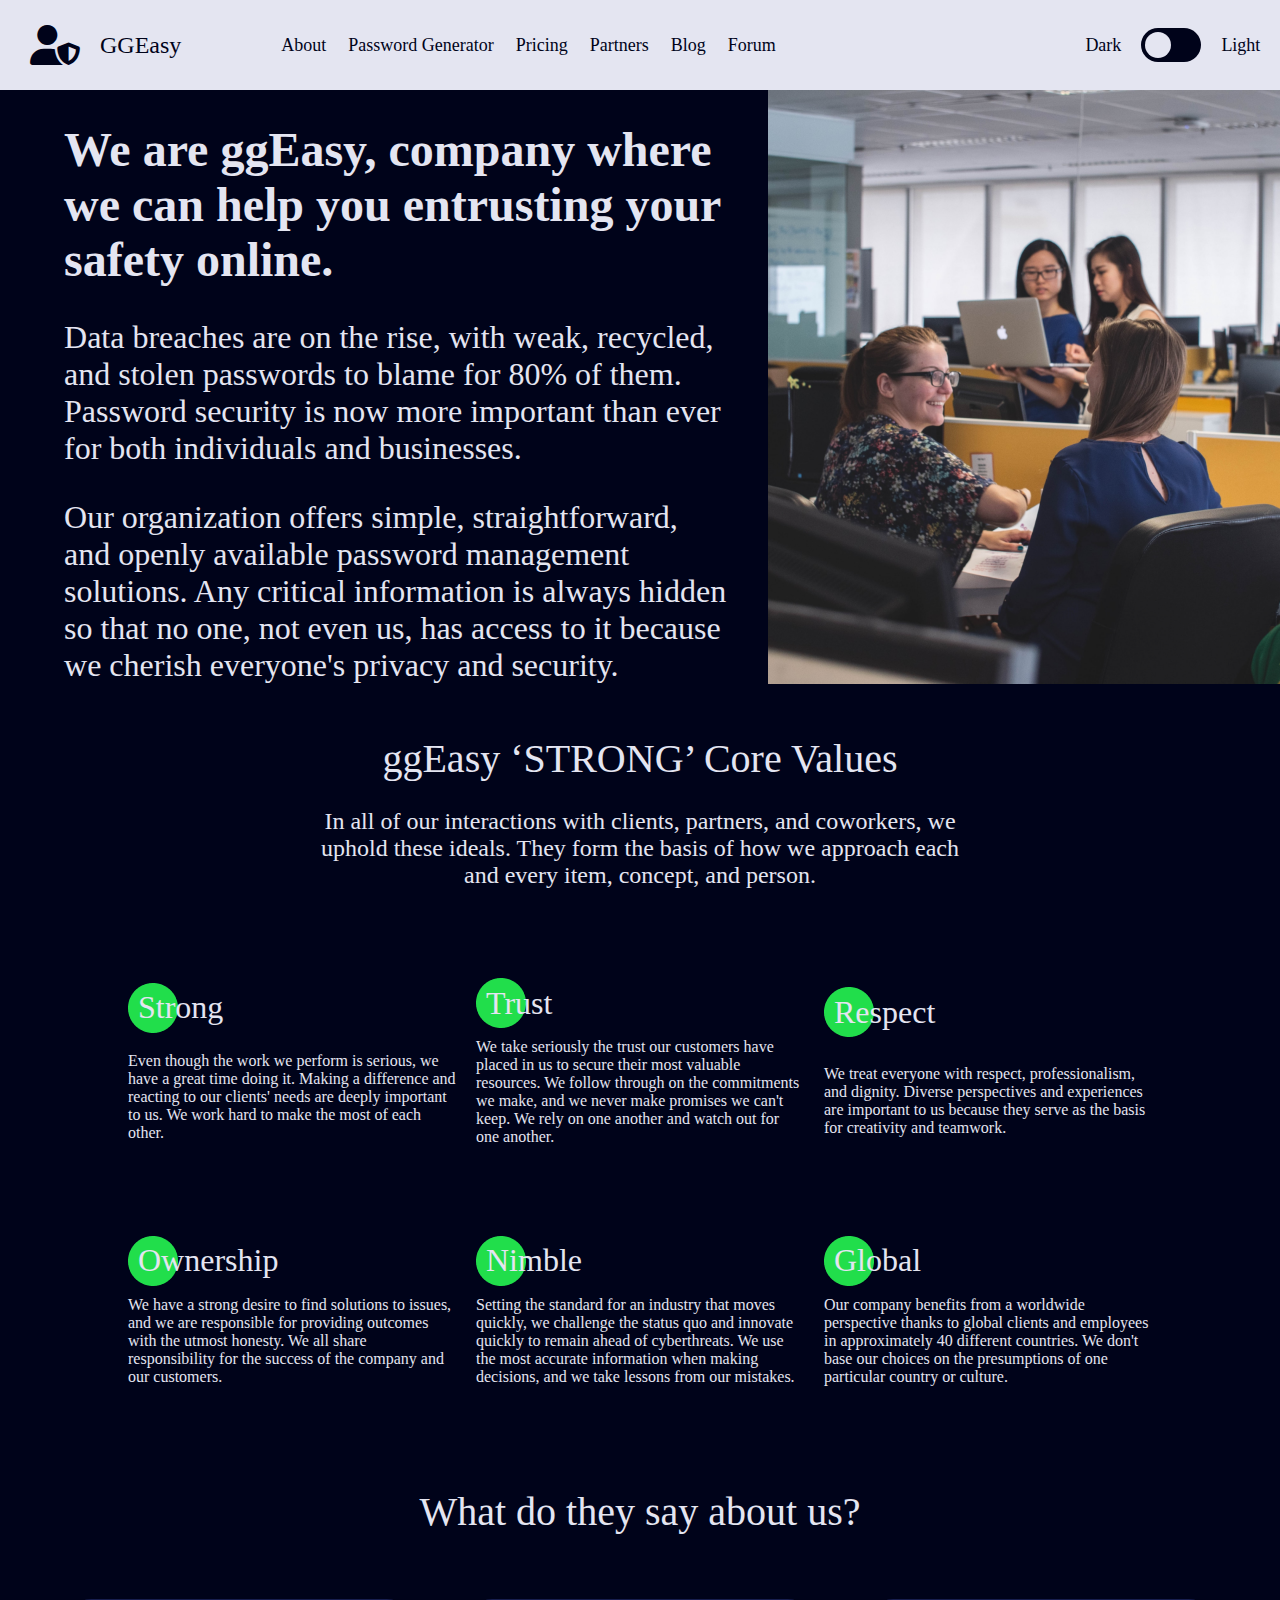
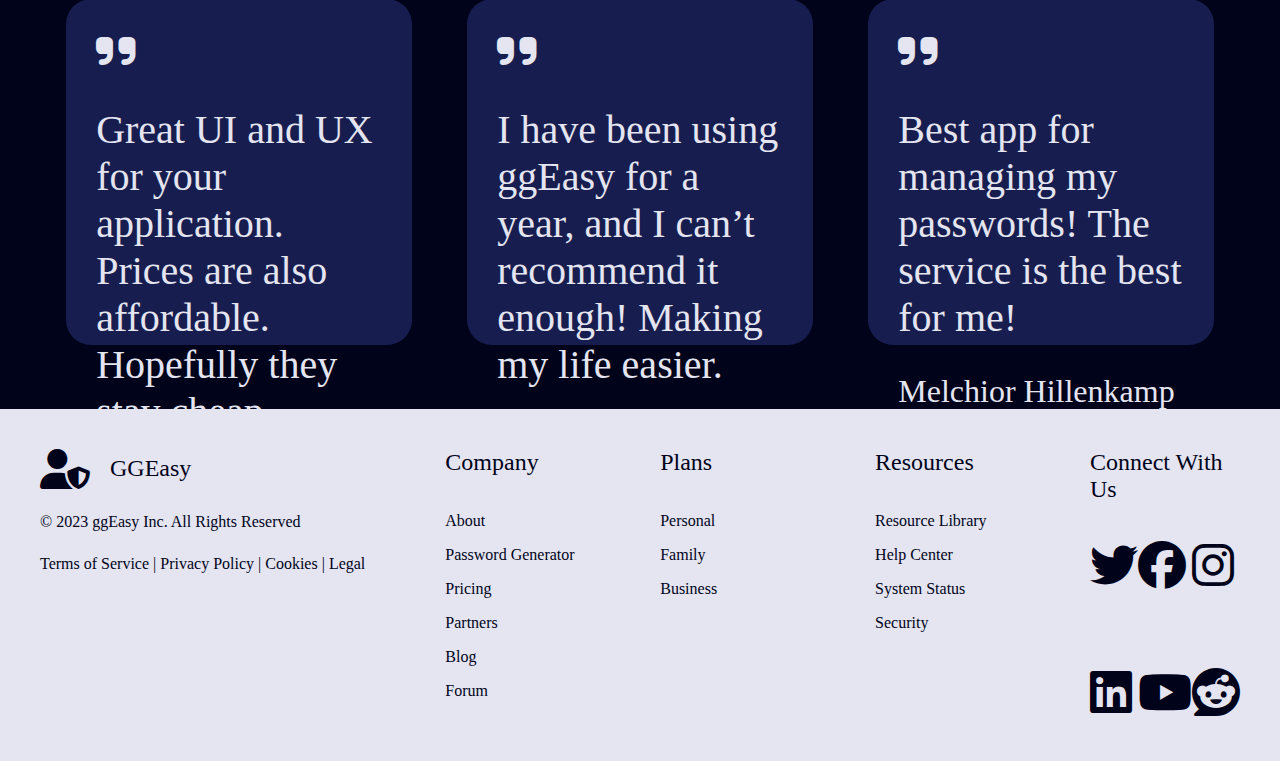
==== about/index.html @ b553e038 "Finished About Page" ====
<!DOCTYPE html>
<html>
	<head>
		<meta charset="utf-8" />
		<meta http-equiv="X-UA-Compatible" content="IE=edge" />
		<title></title>
		<meta name="description" content="" />
		<meta name="viewport" content="width=device-width, initial-scale=1" />
		<link
			rel="stylesheet"
			href="https://cdnjs.cloudflare.com/ajax/libs/font-awesome/6.2.0/css/all.css"
		/>
		<link rel="stylesheet" href="../style/header.css" />
		<link rel="stylesheet" href="index.css" />
		<link rel="stylesheet" href="../style/footer.css" />
	</head>
	<body class="bg-dark">
		<header class="flex-container bg-light navbar-container">
			<div class="logo grid-container">
				<i class="fa-solid fa-user-shield col-dark text-25-em"></i>
				<span class="text-15-em col-dark">GGEasy</span>
			</div>
			<nav class="navbar grid-container">
				<span class="col-dark text-1125-em">About</span>
				<span class="col-dark text-1125-em">Password Generator</span>
				<span class="col-dark text-1125-em">Pricing</span>
				<span class="col-dark text-1125-em">Partners</span>
				<span class="col-dark text-1125-em">Blog</span>
				<span class="col-dark text-1125-em">Forum</span>
			</nav>
			<div class="switch-container grid-container">
				<span class="text-1125-em middle col-dark">Dark</span>
				<label class="switch">
					<input type="checkbox" id="toggle" onclick="myFunction()" />
					<span class="slider round"></span>
				</label>
				<span class="text-1125-em middle col-dark">Light</span>
			</div>
		</header>
		<section>
			<div class="hero-container flex-container col-light">
				<div class="hero-text grid-container">
					<h1 class="text-3-em">
						We are ggEasy, company where we can help you entrusting your safety
						online.
					</h1>
					<p class="text-2-em">
						Data breaches are on the rise, with weak, recycled, and stolen
						passwords to blame for 80% of them. Password security is now more
						important than ever for both individuals and businesses.
					</p>
					<p class="text-2-em">
						Our organization offers simple, straightforward, and openly
						available password management solutions. Any critical information is
						always hidden so that no one, not even us, has access to it because
						we cherish everyone's privacy and security.
					</p>
				</div>
				<img src="../assets/about-hero.png" class="hero-image" />
			</div>
			<div class="vision-container grid-container col-light">
				<div class="vision-title flex-container">
					<p class="text-25-em">ggEasy ‘STRONG’ Core Values</p>
					<p class="text-15-em">
						In all of our interactions with clients, partners, and coworkers, we
						uphold these ideals. They form the basis of how we approach each and
						every item, concept, and person.
					</p>
				</div>
				<div class="vision-text grid-container">
					<img src="../assets/green-circle.png" class="circle" />
					<p class="text-2-em vision-text-1">Strong</p>
					<p class="vision-text-2">
						Even though the work we perform is serious, we have a great time
						doing it. Making a difference and reacting to our clients' needs are
						deeply important to us. We work hard to make the most of each other.
					</p>
				</div>
				<div class="vision-text grid-container">
					<img src="../assets/green-circle.png" class="circle" />
					<p class="text-2-em vision-text-1">Trust</p>
					<p class="vision-text-2">
						We take seriously the trust our customers have placed in us to
						secure their most valuable resources. We follow through on the
						commitments we make, and we never make promises we can't keep. We
						rely on one another and watch out for one another.
					</p>
				</div>
				<div class="vision-text grid-container">
					<img src="../assets/green-circle.png" class="circle" />
					<p class="text-2-em vision-text-1">Respect</p>
					<p class="vision-text-2">
						We treat everyone with respect, professionalism, and dignity.
						Diverse perspectives and experiences are important to us because
						they serve as the basis for creativity and teamwork.
					</p>
				</div>
				<div class="vision-text grid-container">
					<img src="../assets/green-circle.png" class="circle" />
					<p class="text-2-em vision-text-1">Ownership</p>
					<p class="vision-text-2">
						We have a strong desire to find solutions to issues, and we are
						responsible for providing outcomes with the utmost honesty. We all
						share responsibility for the success of the company and our
						customers.
					</p>
				</div>
				<div class="vision-text grid-container">
					<img src="../assets/green-circle.png" class="circle" />
					<p class="text-2-em vision-text-1">Nimble</p>
					<p class="vision-text-2">
						Setting the standard for an industry that moves quickly, we
						challenge the status quo and innovate quickly to remain ahead of
						cyberthreats. We use the most accurate information when making
						decisions, and we take lessons from our mistakes.
					</p>
				</div>
				<div class="vision-text grid-container">
					<img src="../assets/green-circle.png" class="circle" />
					<p class="text-2-em vision-text-1">Global</p>
					<p class="vision-text-2">
						Our company benefits from a worldwide perspective thanks to global
						clients and employees in approximately 40 different countries. We
						don't base our choices on the presumptions of one particular country
						or culture.
					</p>
				</div>
			</div>
			<div class="comment-container col-light grid-container">
				<p class="text-25-em comment-title">What do they say about us?</p>
				<div class="testi-container">
					<div class="testi-content grid-container">
						<i class="fa-sharp fa-solid fa-quote-right"></i>
						<p class="testi-comment text-25-em">
							Great UI and UX for your application. Prices are also affordable.
							Hopefully they stay cheap forever!
						</p>
						<div class="testi-name grid-container">
							<p class="text-2-em name">Windah Barsudara</p>
							<i class="fa-sharp fa-solid fa-star text-2-em"></i>
							<i class="fa-sharp fa-solid fa-star text-2-em"></i>
							<i class="fa-sharp fa-solid fa-star text-2-em"></i>
							<i class="fa-sharp fa-solid fa-star text-2-em"></i>
							<i class="fa-sharp fa-solid fa-star text-2-em"></i>
						</div>
					</div>
				</div>
				<div class="testi-container">
					<div class="testi-content grid-container">
						<i class="fa-sharp fa-solid fa-quote-right"></i>
						<p class="testi-comment text-25-em">
							I have been using ggEasy for a year, and I can’t recommend it
							enough! Making my life easier.
						</p>
						<div class="testi-name grid-container">
							<p class="text-2-em name">Chloe G. Moretz</p>
							<i class="fa-sharp fa-solid fa-star text-2-em"></i>
							<i class="fa-sharp fa-solid fa-star text-2-em"></i>
							<i class="fa-sharp fa-solid fa-star text-2-em"></i>
							<i class="fa-sharp fa-solid fa-star text-2-em"></i>
							<i class="fa-sharp fa-solid fa-star text-2-em"></i>
						</div>
					</div>
				</div>
				<div class="testi-container">
					<div class="testi-content grid-container">
						<i class="fa-sharp fa-solid fa-quote-right"></i>
						<p class="testi-comment text-25-em">
							Best app for managing my passwords! The service is the best for
							me!
						</p>
						<div class="testi-name grid-container">
							<p class="text-2-em name">Melchior Hillenkamp</p>
							<i class="fa-sharp fa-solid fa-star text-2-em"></i>
							<i class="fa-sharp fa-solid fa-star text-2-em"></i>
							<i class="fa-sharp fa-solid fa-star text-2-em"></i>
							<i class="fa-sharp fa-solid fa-star text-2-em"></i>
							<i class="fa-sharp fa-solid fa-star text-2-em"></i>
						</div>
					</div>
				</div>
			</div>
		</section>

		<footer class="bg-light col-dark">
			<div class="footer-content grid-container">
				<div class="grid-container footer-1">
					<div class="logo grid-container">
						<i class="fa-solid fa-user-shield col-dark text-25-em"></i>
						<span class="text-15-em col-dark">GGEasy</span>
					</div>
					<span class="copyright"
						>&copy; 2023 ggEasy Inc. All Rights Reserved</span
					>
					<span class="terms-text">
						Terms of Service | Privacy Policy | Cookies | Legal
					</span>
				</div>
				<div class="footer-2 grid-container">
					<p class="text-15-em">Company</p>
					<a href="#" class="col-dark">About</a>
					<a href="#" class="col-dark">Password Generator</a>
					<a href="#" class="col-dark">Pricing</a>
					<a href="#" class="col-dark">Partners</a>
					<a href="#" class="col-dark">Blog</a>
					<a href="#" class="col-dark">Forum</a>
				</div>
				<div class="footer-2 grid-container">
					<p class="text-15-em">Plans</p>
					<a href="#" class="col-dark">Personal</a>
					<a href="#" class="col-dark">Family</a>
					<a href="#" class="col-dark">Business</a>
				</div>
				<div class="footer-2 grid-container">
					<p class="text-15-em">Resources</p>
					<a href="#" class="col-dark">Resource Library</a>
					<a href="#" class="col-dark">Help Center</a>
					<a href="#" class="col-dark">System Status</a>
					<a href="#" class="col-dark">Security</a>
				</div>
				<div class="footer-2 grid-container">
					<p class="text-15-em">Connect With Us</p>
					<div class="connect-logo grid-container text-3-em">
						<a href="#"><i class="fa-brands fa-twitter col-dark"></i></a>
						<a href="#"><i class="fa-brands fa-facebook col-dark"></i></a>
						<a href="#"><i class="fa-brands fa-instagram col-dark"></i></a>
						<a href="#"><i class="fa-brands fa-linkedin col-dark"></i></a>
						<a href="#"><i class="fa-brands fa-youtube col-dark"></i></a>
						<a href="#"><i class="fa-brands fa-reddit col-dark"></i></a>
					</div>
				</div>
			</div>
		</footer>
		<script src="index.js" async defer></script>
	</body>
</html>
---- style/header.css ----
body {
	overflow-x: hidden;
}

header {
	position: fixed;
	top: 0;
	z-index: 2;
}

header .logo {
	padding-left: 30px;
}

.navbar-container {
	height: 90px;
}

.navbar {
	grid-template-columns: repeat(6, max-content);
	gap: 22px;
	vertical-align: middle;
	align-items: center;
	margin-left: 6.25em;
}

.middle {
	padding: 1%;
	vertical-align: middle;
}
.switch-container {
	text-align: right;
	grid-template-columns: repeat(3, 1fr);
	text-align: center;
	width: min-content;
	align-items: center;
	gap: 20px;
	padding-right: 20px;
}
.switch {
	position: relative;
	display: inline-block;
	width: 60px;
	height: 34px;
	margin: 5px 0;
	vertical-align: middle;
}

.switch input {
	opacity: 0;
	width: 0;
	height: 0;
}

.slider {
	position: absolute;
	cursor: pointer;
	top: 0;
	left: 0;
	right: 0;
	bottom: 0;
	background-color: #00031a;
	-webkit-transition: 0.4s;
	transition: 0.4s;
}

.slider:before {
	position: absolute;
	content: "";
	height: 26px;
	width: 26px;
	left: 4px;
	bottom: 4px;
	background-color: #e4e5f1;
	-webkit-transition: 0.4s;
	transition: 0.4s;
}

input:checked + .slider {
	background-color: #e4e5f1;
}

input:focus + .slider {
	box-shadow: 0 0 1px #2196f3;
}

input:checked + .slider:before {
	-webkit-transform: translateX(26px);
	-ms-transform: translateX(26px);
	transform: translateX(26px);
	background-color: #00031a;
}

/* Rounded sliders */
.slider.round {
	border-radius: 34px;
}

.slider.round:before {
	border-radius: 50%;
}
.logo {
	width: max-content;
	grid-template-columns: repeat(2, auto);
	gap: 20px;
	align-items: center;
}
.text-25-em {
	font-size: 2.5em;
}
.text-1125-em {
	font-size: 1.125em;
}
.text-3-em {
	font-size: 3em;
}
.text-2-em {
	font-size: 2em;
}
.text-15-em {
	font-size: 1.5em;
}
---- about/index.css ----
* {
	width: 100%;
	margin: 0;
	transition-duration: 0.4s;
}

.grid-container {
	display: grid;
}

.flex-container {
	display: flex;
}

section {
	margin-top: 90px;
}

.hero-container {
	margin-left: 2vw;
	gap: 3vw;
	flex-direction: row;
	justify-content: flex-end;
}

.hero-text {
	grid-template-rows: repeat(3, auto);
	gap: 2.5vw;
	height: max-content;
	margin-top: 2.5vw;
	width: 52vw;
}

.hero-image {
	right: 0;
	width: 42vw;
	height: auto;
}
.vision-container {
	margin: 4vw 10vw 0 10vw;
	width: auto;
	grid-template-columns: repeat(3, 1fr);
	column-gap: 20px;
	row-gap: 7vw;
}
.vision-title {
	text-align: center;
	width: 50vw;
	margin-left: auto;
	margin-right: auto;
	flex-direction: column;
	gap: 2vw;
	grid-column: 1/3 span;
}
.circle {
	width: 50px;
	height: auto;
	z-index: -1;
	grid-row: 1;
	grid-column: 1;
}
.vision-text {
	gap: 10px;
	grid-template-columns: repeat(2, auto);
	align-items: center;
}
.vision-text-1 {
	margin-left: 10px;
	margin-top: auto;
	margin-bottom: auto;
	grid-row: 1;
	grid-column: 1;
}
.vision-text-2 {
	grid-row: 2;
	grid-column: 1/2 span;
}

.comment-container {
	margin: 8vw 5vw 0 5vw;
	width: auto;
	grid-template-columns: repeat(3, 1fr);
	grid-template-rows: auto 27vw;
	column-gap: 4vw;
	row-gap: 5vw;
	justify-items: center;
}

.comment-title {
	grid-column: 1/3 span;
	width: max-content;
}

.testi-container {
	width: 27vw;
	height: 27vw;
	background-color: #171e4f;
	border-radius: 25px;
}
.testi-content {
	margin: 30px;
	width: auto;
	grid-template-rows: repeat(3, max-content);
	gap: 2.5vw;
}

.fa-quote-right {
	font-size: 45px;
	width: max-content;
}

.testi-name {
	grid-template-columns: repeat(5, auto);
	gap: 20px;
	width: max-content;
}

.name {
	grid-column: 1/5 span;
	grid-row: 1;
}

a {
	text-decoration: none;
}
---- style/footer.css ----
footer {
	margin-top: 4em;
	bottom: 0;
}
.footer-1 {
	row-gap: 1.5em;
	height: max-content;
}
.footer-2 {
	gap: 1em;
	height: max-content;
}
.footer-content {
	padding: 2.5em;
	flex-direction: row;
	width: auto;
	grid-template-columns: repeat(5, 1fr);
	gap: 5em;
}
.terms-text {
	width: max-content;
}

.copyright {
	grid-column: 1/2 span;
}

.footer-2 p {
	padding-bottom: 20px;
}

.footer-2 a {
	width: max-content;
}

.connect-logo {
	grid-template-columns: repeat(3, 1fr);
	row-gap: 1.5em;
}
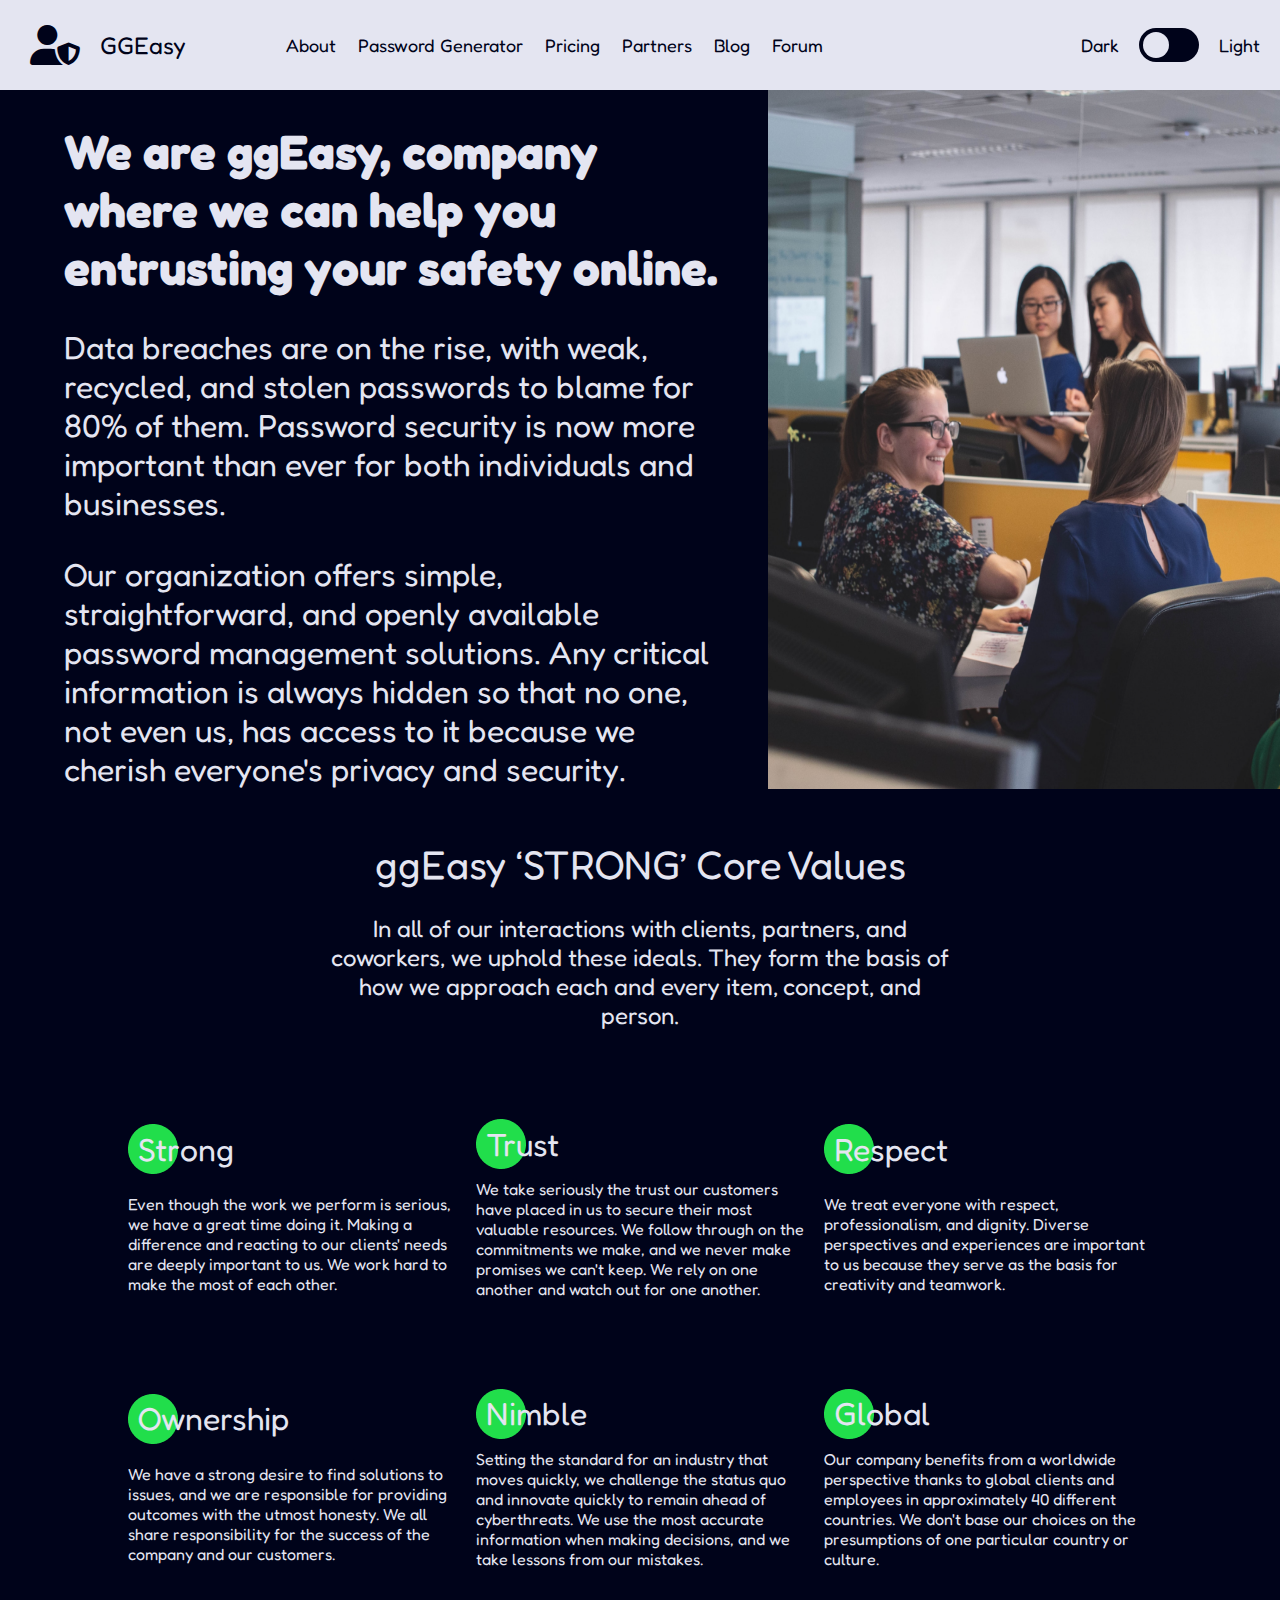
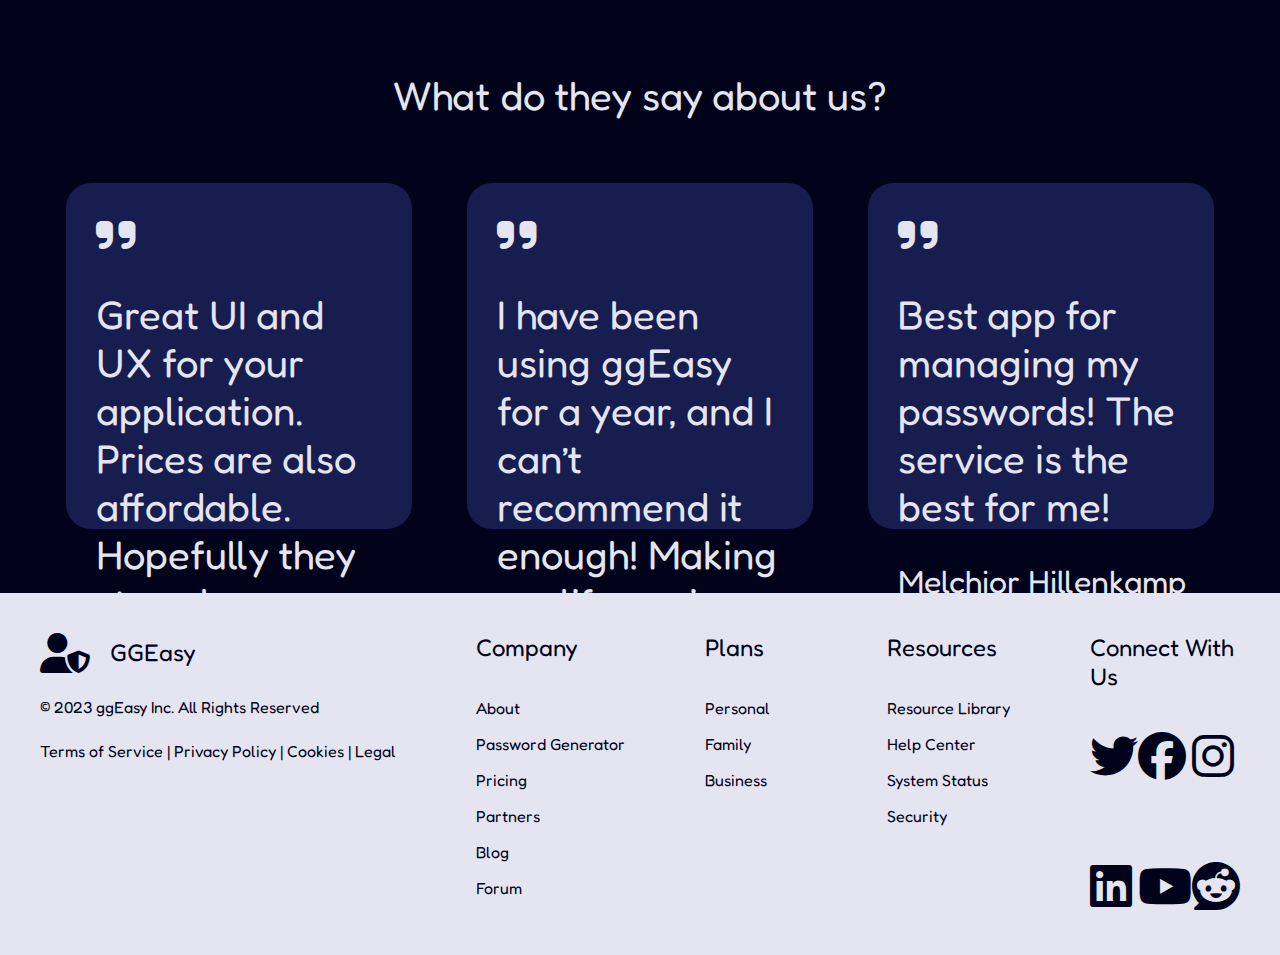
==== commit 05e48271: "Edit font family" ====
--- a/about/index.html
+++ b/about/index.html
@@ -3,9 +3,15 @@
 	<head>
 		<meta charset="utf-8" />
 		<meta http-equiv="X-UA-Compatible" content="IE=edge" />
-		<title></title>
+		<title>ggEasy-About</title>
 		<meta name="description" content="" />
 		<meta name="viewport" content="width=device-width, initial-scale=1" />
+		<link rel="preconnect" href="https://fonts.googleapis.com" />
+		<link rel="preconnect" href="https://fonts.gstatic.com" crossorigin />
+		<link
+			href="https://fonts.googleapis.com/css2?family=Fredoka&display=swap"
+			rel="stylesheet"
+		/>
 		<link
 			rel="stylesheet"
 			href="https://cdnjs.cloudflare.com/ajax/libs/font-awesome/6.2.0/css/all.css"
@@ -16,17 +22,19 @@
 	</head>
 	<body class="bg-dark">
 		<header class="flex-container bg-light navbar-container">
-			<div class="logo grid-container">
+			<a href="../index.html" class="logo grid-container">
 				<i class="fa-solid fa-user-shield col-dark text-25-em"></i>
 				<span class="text-15-em col-dark">GGEasy</span>
-			</div>
+			</a>
 			<nav class="navbar grid-container">
-				<span class="col-dark text-1125-em">About</span>
-				<span class="col-dark text-1125-em">Password Generator</span>
-				<span class="col-dark text-1125-em">Pricing</span>
-				<span class="col-dark text-1125-em">Partners</span>
-				<span class="col-dark text-1125-em">Blog</span>
-				<span class="col-dark text-1125-em">Forum</span>
+				<a href="/" class="col-dark text-1125-em">About</a>
+				<a href="../password-generator" class="col-dark text-1125-em"
+					>Password Generator</a
+				>
+				<a href="#" class="col-dark text-1125-em">Pricing</a>
+				<a href="#" class="col-dark text-1125-em">Partners</a>
+				<a href="#" class="col-dark text-1125-em">Blog</a>
+				<a href="#" class="col-dark text-1125-em">Forum</a>
 			</nav>
 			<div class="switch-container grid-container">
 				<span class="text-1125-em middle col-dark">Dark</span>
--- a/about/index.css
+++ b/about/index.css
@@ -2,6 +2,7 @@
 	width: 100%;
 	margin: 0;
 	transition-duration: 0.4s;
+	font-family: "Fredoka", sans-serif;
 }
 
 .grid-container {
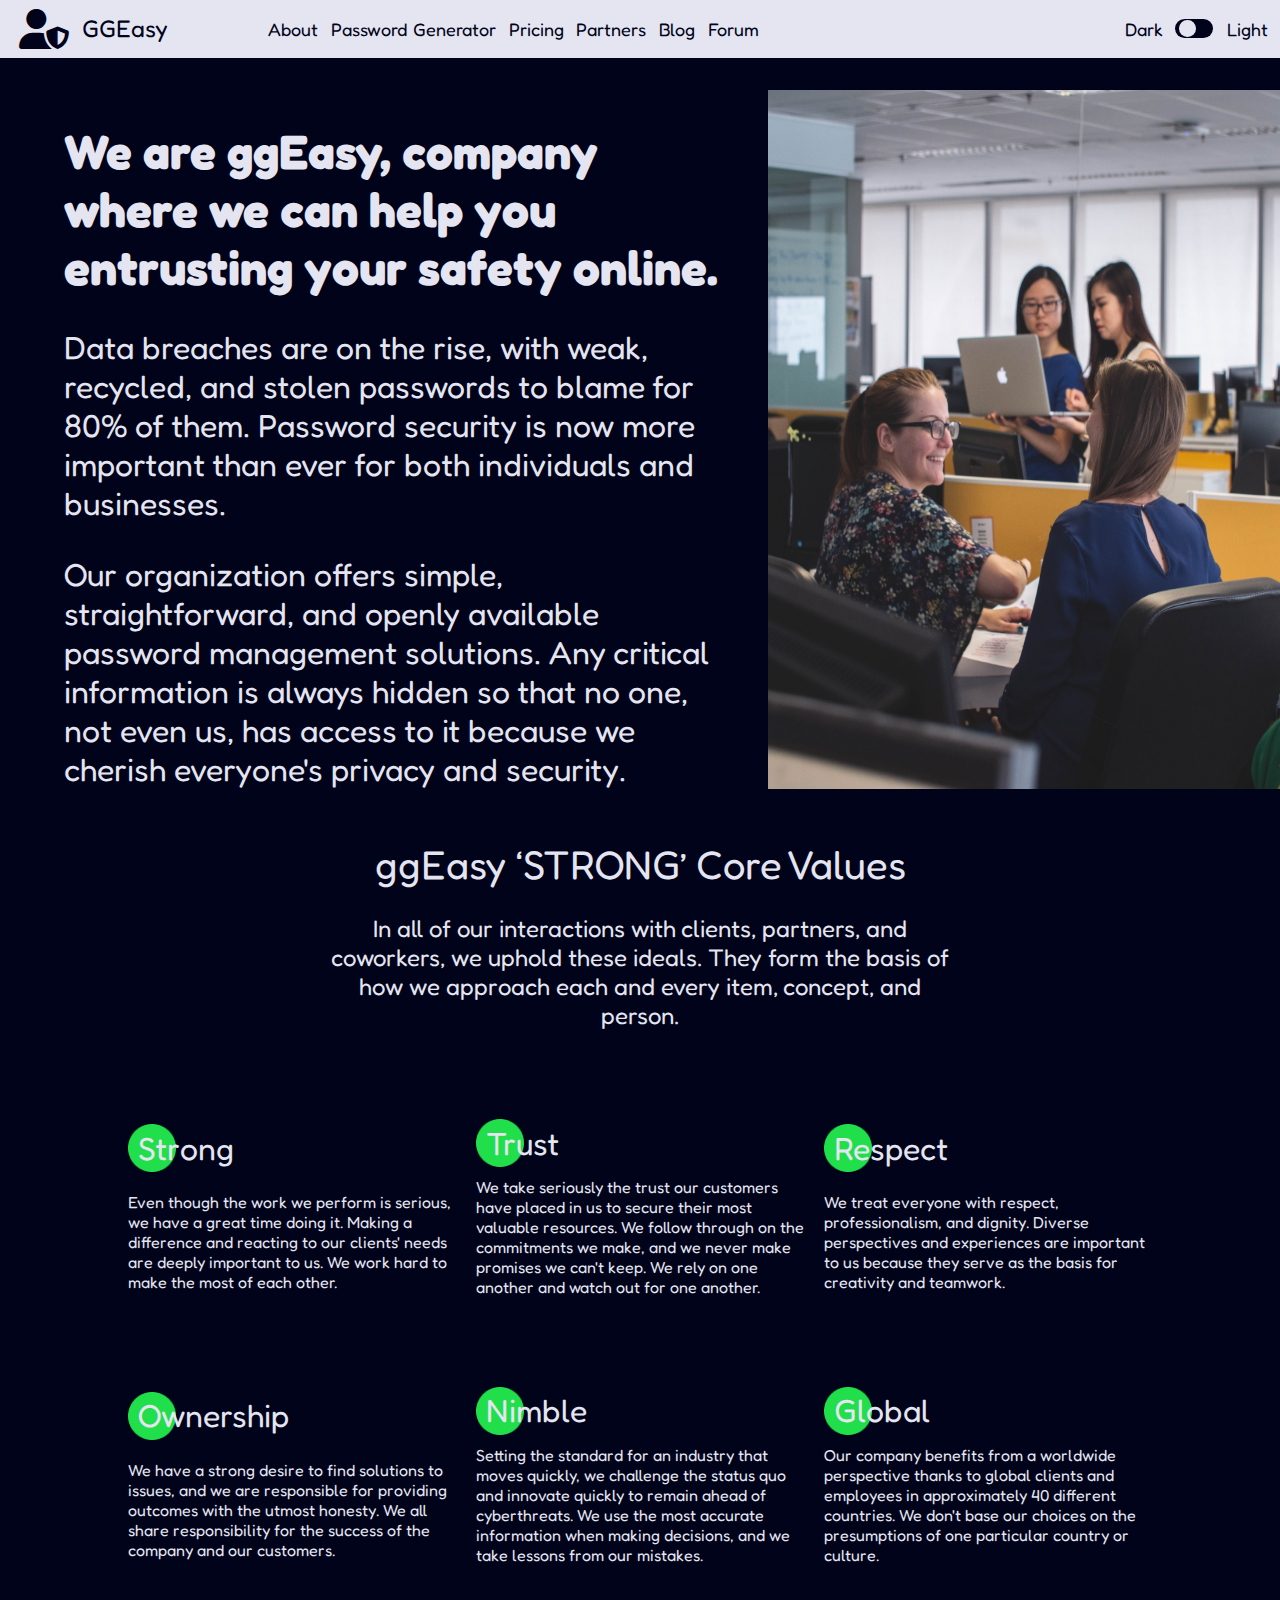
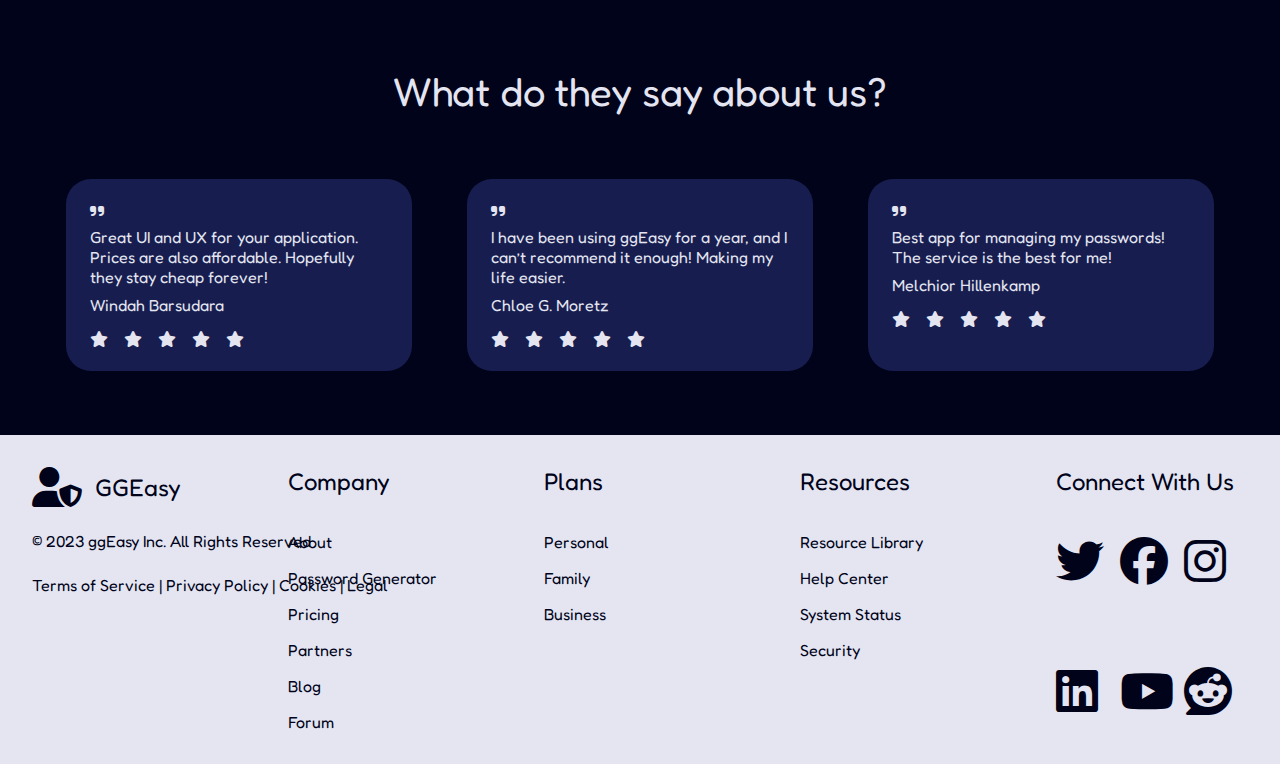
==== commit 184aba49: "Fix Bug (Not Finished)" ====
--- a/about/index.html
+++ b/about/index.html
@@ -19,6 +19,7 @@
 		<link rel="stylesheet" href="../style/header.css" />
 		<link rel="stylesheet" href="index.css" />
 		<link rel="stylesheet" href="../style/footer.css" />
+		<link rel="stylesheet" href="../style/responsive.css" />
 	</head>
 	<body class="bg-dark">
 		<header class="flex-container bg-light navbar-container">
@@ -139,51 +140,51 @@
 				<div class="testi-container">
 					<div class="testi-content grid-container">
 						<i class="fa-sharp fa-solid fa-quote-right"></i>
-						<p class="testi-comment text-25-em">
+						<p class="testi-comment">
 							Great UI and UX for your application. Prices are also affordable.
 							Hopefully they stay cheap forever!
 						</p>
 						<div class="testi-name grid-container">
-							<p class="text-2-em name">Windah Barsudara</p>
-							<i class="fa-sharp fa-solid fa-star text-2-em"></i>
-							<i class="fa-sharp fa-solid fa-star text-2-em"></i>
-							<i class="fa-sharp fa-solid fa-star text-2-em"></i>
-							<i class="fa-sharp fa-solid fa-star text-2-em"></i>
-							<i class="fa-sharp fa-solid fa-star text-2-em"></i>
+							<p class="name">Windah Barsudara</p>
+							<i class="fa-sharp fa-solid fa-star"></i>
+							<i class="fa-sharp fa-solid fa-star"></i>
+							<i class="fa-sharp fa-solid fa-star"></i>
+							<i class="fa-sharp fa-solid fa-star"></i>
+							<i class="fa-sharp fa-solid fa-star"></i>
 						</div>
 					</div>
 				</div>
 				<div class="testi-container">
 					<div class="testi-content grid-container">
 						<i class="fa-sharp fa-solid fa-quote-right"></i>
-						<p class="testi-comment text-25-em">
+						<p class="testi-comment">
 							I have been using ggEasy for a year, and I can’t recommend it
 							enough! Making my life easier.
 						</p>
 						<div class="testi-name grid-container">
-							<p class="text-2-em name">Chloe G. Moretz</p>
-							<i class="fa-sharp fa-solid fa-star text-2-em"></i>
-							<i class="fa-sharp fa-solid fa-star text-2-em"></i>
-							<i class="fa-sharp fa-solid fa-star text-2-em"></i>
-							<i class="fa-sharp fa-solid fa-star text-2-em"></i>
-							<i class="fa-sharp fa-solid fa-star text-2-em"></i>
+							<p class="text-1-em name">Chloe G. Moretz</p>
+							<i class="fa-sharp fa-solid fa-star"></i>
+							<i class="fa-sharp fa-solid fa-star"></i>
+							<i class="fa-sharp fa-solid fa-star"></i>
+							<i class="fa-sharp fa-solid fa-star"></i>
+							<i class="fa-sharp fa-solid fa-star"></i>
 						</div>
 					</div>
 				</div>
 				<div class="testi-container">
 					<div class="testi-content grid-container">
 						<i class="fa-sharp fa-solid fa-quote-right"></i>
-						<p class="testi-comment text-25-em">
+						<p class="testi-comment">
 							Best app for managing my passwords! The service is the best for
 							me!
 						</p>
 						<div class="testi-name grid-container">
-							<p class="text-2-em name">Melchior Hillenkamp</p>
-							<i class="fa-sharp fa-solid fa-star text-2-em"></i>
-							<i class="fa-sharp fa-solid fa-star text-2-em"></i>
-							<i class="fa-sharp fa-solid fa-star text-2-em"></i>
-							<i class="fa-sharp fa-solid fa-star text-2-em"></i>
-							<i class="fa-sharp fa-solid fa-star text-2-em"></i>
+							<p class="text-1-em name">Melchior Hillenkamp</p>
+							<i class="fa-sharp fa-solid fa-star"></i>
+							<i class="fa-sharp fa-solid fa-star"></i>
+							<i class="fa-sharp fa-solid fa-star"></i>
+							<i class="fa-sharp fa-solid fa-star"></i>
+							<i class="fa-sharp fa-solid fa-star"></i>
 						</div>
 					</div>
 				</div>
--- a/style/header.css
+++ b/style/header.css
@@ -9,16 +9,16 @@
 }
 
 header .logo {
-	padding-left: 30px;
+	padding-left: 1.5vw;
 }
 
 .navbar-container {
-	height: 90px;
+	height: 4.5vw;
 }
 
 .navbar {
 	grid-template-columns: repeat(6, max-content);
-	gap: 22px;
+	gap: 1vw;
 	vertical-align: middle;
 	align-items: center;
 	margin-left: 6.25em;
@@ -34,14 +34,14 @@
 	text-align: center;
 	width: min-content;
 	align-items: center;
-	gap: 20px;
-	padding-right: 20px;
+	gap: 1vw;
+	padding-right: 1vw;
 }
 .switch {
 	position: relative;
 	display: inline-block;
-	width: 60px;
-	height: 34px;
+	width: 3vw;
+	height: 1.5vw;
 	margin: 5px 0;
 	vertical-align: middle;
 }
@@ -67,8 +67,8 @@
 .slider:before {
 	position: absolute;
 	content: "";
-	height: 26px;
-	width: 26px;
+	height: 1.3vw;
+	width: 1.3vw;
 	left: 4px;
 	bottom: 4px;
 	background-color: #e4e5f1;
@@ -85,24 +85,27 @@
 }
 
 input:checked + .slider:before {
-	-webkit-transform: translateX(26px);
-	-ms-transform: translateX(26px);
-	transform: translateX(26px);
+	-webkit-transform: translateX(1.3vw);
+	-ms-transform: translateX(21.3vw);
+	transform: translateX(1.3vw);
 	background-color: #00031a;
 }
 
 /* Rounded sliders */
 .slider.round {
-	border-radius: 34px;
+	border-radius: 1.5vw;
 }
 
 .slider.round:before {
 	border-radius: 50%;
+	margin-top: auto;
+	margin-bottom: auto;
+	top: 3px;
 }
 .logo {
 	width: max-content;
 	grid-template-columns: repeat(2, auto);
-	gap: 20px;
+	gap: 1vw;
 	align-items: center;
 }
 .text-25-em {
--- a/about/index.css
+++ b/about/index.css
@@ -54,7 +54,7 @@
 	grid-column: 1/3 span;
 }
 .circle {
-	width: 50px;
+	width: 3em;
 	height: auto;
 	z-index: -1;
 	grid-row: 1;
@@ -81,7 +81,7 @@
 	margin: 8vw 5vw 0 5vw;
 	width: auto;
 	grid-template-columns: repeat(3, 1fr);
-	grid-template-rows: auto 27vw;
+	grid-template-rows: auto max-content;
 	column-gap: 4vw;
 	row-gap: 5vw;
 	justify-items: center;
@@ -94,25 +94,24 @@
 
 .testi-container {
 	width: 27vw;
-	height: 27vw;
 	background-color: #171e4f;
 	border-radius: 25px;
 }
 .testi-content {
-	margin: 30px;
+	margin: 1.5em;
 	width: auto;
 	grid-template-rows: repeat(3, max-content);
-	gap: 2.5vw;
+	gap: 0.5em;
 }
 
 .fa-quote-right {
-	font-size: 45px;
+	font-size: 1em;
 	width: max-content;
 }
 
 .testi-name {
 	grid-template-columns: repeat(5, auto);
-	gap: 20px;
+	gap: 1em;
 	width: max-content;
 }
 
--- a/style/footer.css
+++ b/style/footer.css
@@ -1,6 +1,7 @@
 footer {
 	margin-top: 4em;
 	bottom: 0;
+	width: auto;
 }
 .footer-1 {
 	row-gap: 1.5em;
@@ -11,11 +12,12 @@
 	height: max-content;
 }
 .footer-content {
-	padding: 2.5em;
+	padding: 2.5vw;
 	flex-direction: row;
 	width: auto;
-	grid-template-columns: repeat(5, 1fr);
-	gap: 5em;
+	grid-template-columns: repeat(5, 15vw);
+	gap: 5vw;
+	font-size: 1em;
 }
 .terms-text {
 	width: max-content;
--- a/style/responsive.css
+++ b/style/responsive.css
@@ -0,0 +1,17 @@
+@media screen and (max-width: 1024px) {
+	:root {
+		font-size: 8px;
+	}
+}
+
+@media screen and (max-width: 768px) {
+	:root {
+		font-size: 8px;
+	}
+}
+
+@media screen and (max-width: 480px) {
+	:root {
+		font-size: 8px;
+	}
+}
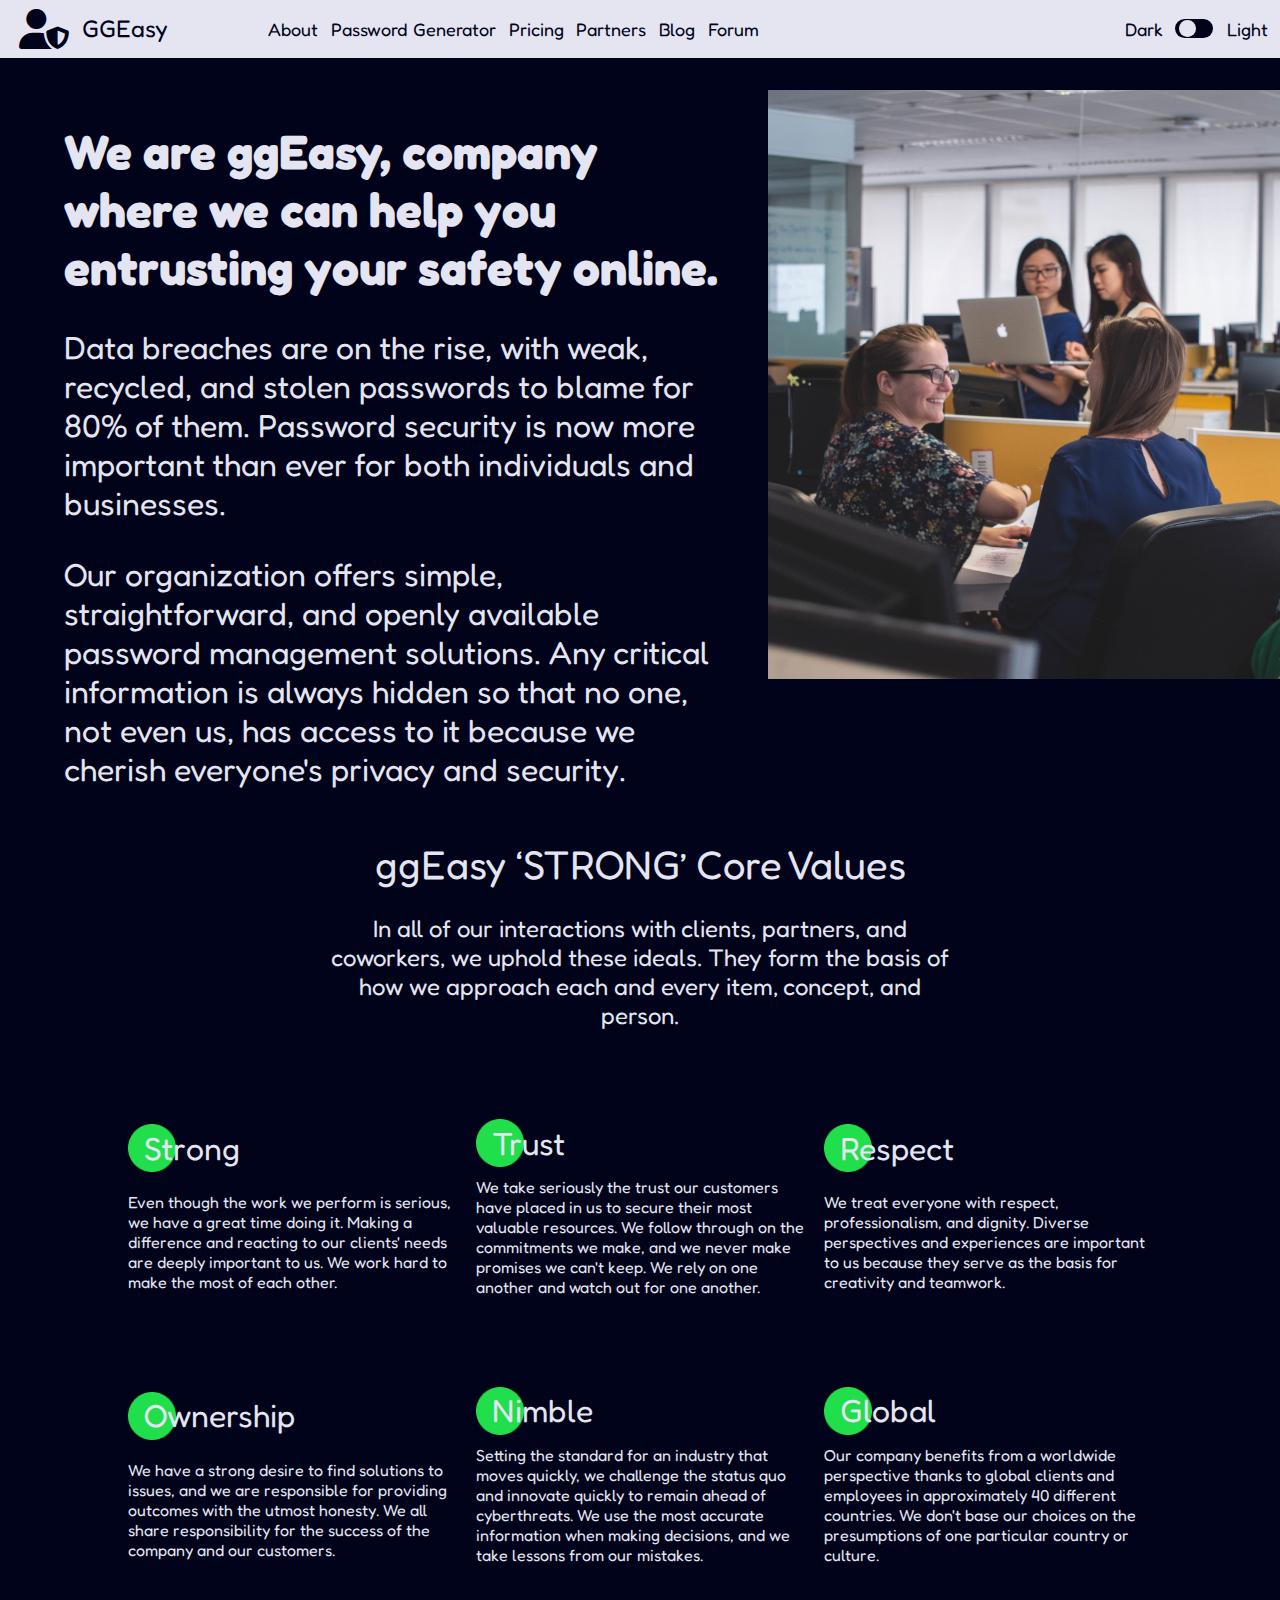
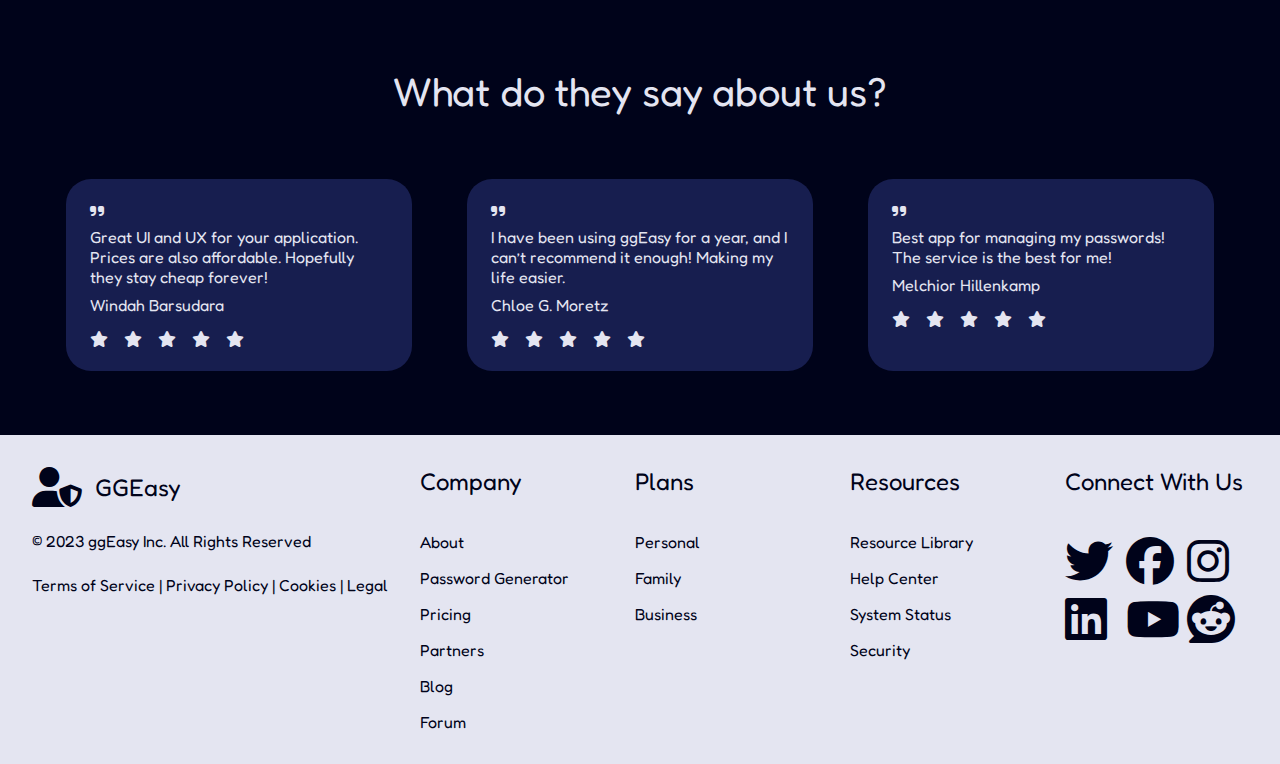
==== commit 4b743fb2: "Fix Bug" ====
--- a/about/index.html
+++ b/about/index.html
@@ -192,7 +192,7 @@
 		</section>
 
 		<footer class="bg-light col-dark">
-			<div class="footer-content grid-container">
+			<div class="footer-content flex-container">
 				<div class="grid-container footer-1">
 					<div class="logo grid-container">
 						<i class="fa-solid fa-user-shield col-dark text-25-em"></i>
--- a/about/index.css
+++ b/about/index.css
@@ -35,7 +35,7 @@
 .hero-image {
 	right: 0;
 	width: 42vw;
-	height: auto;
+	height: 46vw;
 }
 .vision-container {
 	margin: 4vw 10vw 0 10vw;
@@ -66,7 +66,7 @@
 	align-items: center;
 }
 .vision-text-1 {
-	margin-left: 10px;
+	margin-left: 0.5em;
 	margin-top: auto;
 	margin-bottom: auto;
 	grid-row: 1;
--- a/style/footer.css
+++ b/style/footer.css
@@ -16,7 +16,7 @@
 	flex-direction: row;
 	width: auto;
 	grid-template-columns: repeat(5, 15vw);
-	gap: 5vw;
+	gap: 2em;
 	font-size: 1em;
 }
 .terms-text {
@@ -37,5 +37,4 @@
 
 .connect-logo {
 	grid-template-columns: repeat(3, 1fr);
-	row-gap: 1.5em;
 }
--- a/style/responsive.css
+++ b/style/responsive.css
@@ -12,6 +12,6 @@
 
 @media screen and (max-width: 480px) {
 	:root {
-		font-size: 8px;
+		font-size: 6px;
 	}
 }
